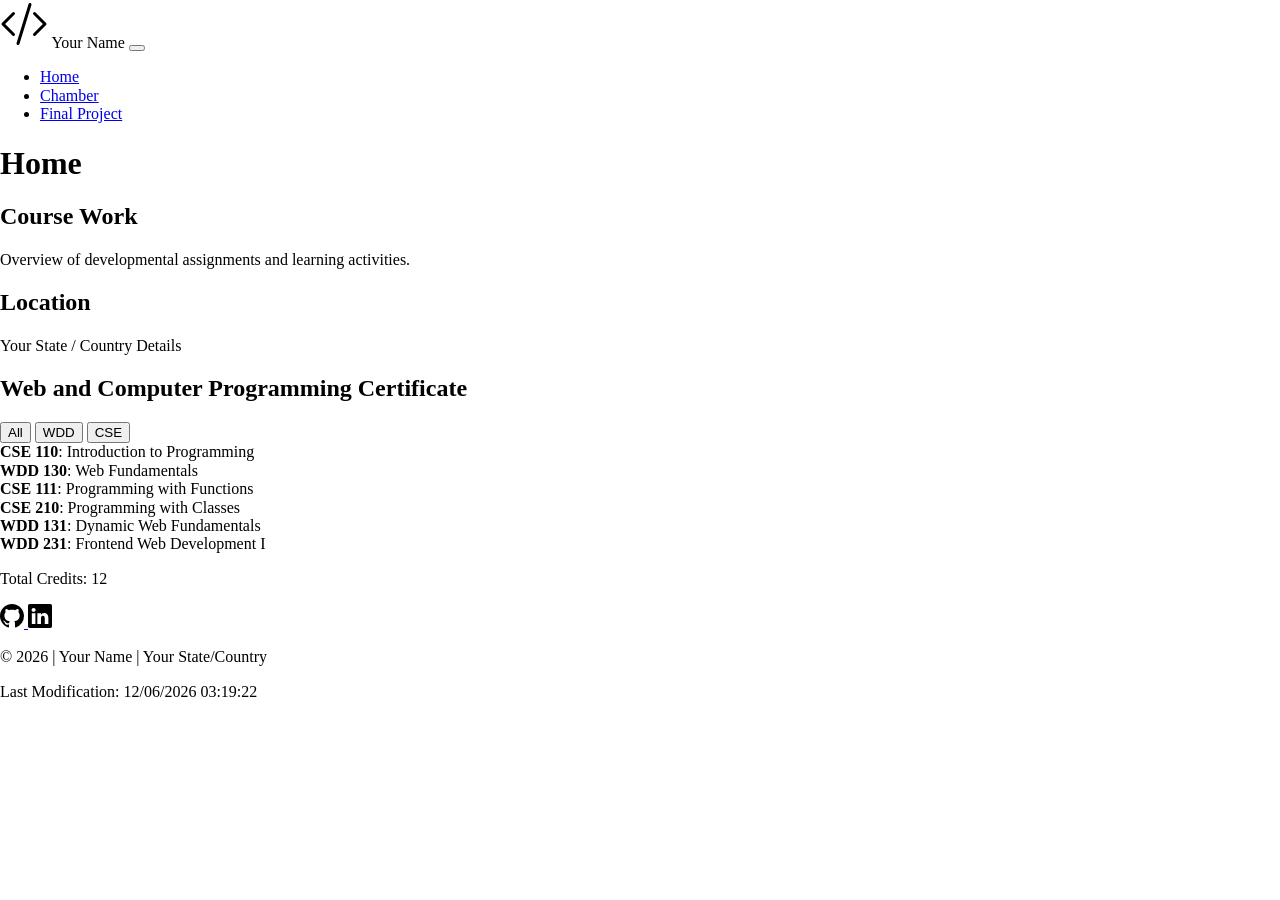
==== index.html @ 6861deda "Completado W01: Estructura HTML, CSS, JS e imágenes SVG" ====
<!DOCTYPE html>
<html lang="en">
<head>
    <meta charset="UTF-8">
    <meta name="viewport" content="width=device-width, initial-scale=1.0">
    <title>WDD 231 Course Home Page</title>
    <meta name="description" content="WDD 231 Web Frontend Development course home page showcasing dynamic content, course list filters, and dynamic layout.">
    <meta name="author" content="Your Name">

    <!-- Stylesheets -->
    <link rel="stylesheet" href="styles/normalize.css">
    <link rel="stylesheet" href="styles/small.css">
    <link rel="stylesheet" href="styles/larger.css">

    <!-- Scripts -->
    <script src="scripts/navigation.js" defer></script>
    <script src="scripts/dates.js" defer></script>
    <script src="scripts/course.js" defer></script>
</head>
<body>
    <header>
        <img src="images/logo.svg" alt="Site Logo" width="48" height="48">
        <span>Your Name</span>
        <button id="hamburger-btn" class="hamburger" aria-label="Toggle Navigation"></button>
    </header>

    <nav id="primary-nav" class="navigation">
        <ul>
            <li class="active"><a href="#">Home</a></li>
            <li><a href="#">Chamber</a></li>
            <li><a href="#">Final Project</a></li>
        </ul>
    </nav>

    <main>
        <h1>Home</h1>
        <div class="grid-container">
            <section class="card">
                <h2>Course Work</h2>
                <p>Overview of developmental assignments and learning activities.</p>
            </section>

            <section class="card">
                <h2>Location</h2>
                <p>Your State / Country Details</p>
            </section>

            <section class="card certificate-section">
                <h2>Web and Computer Programming Certificate</h2>
                <div class="filters">
                    <button id="all-btn">All</button>
                    <button id="wdd-btn">WDD</button>
                    <button id="cse-btn">CSE</button>
                </div>
                <div id="course-container" class="course-grid"></div>
                <p id="total-credits"></p>
            </section>
        </div>
    </main>

    <footer>
        <div class="social-links">
            <a href="https://github.com/your-username" target="_blank" rel="noopener">
                <img src="images/github-icon.svg" alt="GitHub Profile" width="24" height="24">
            </a>
            <a href="https://linkedin.com/in/your-username" target="_blank" rel="noopener">
                <img src="images/linkedin-icon.svg" alt="LinkedIn Profile" width="24" height="24">
            </a>
        </div>
        <p>&copy; <span id="currentyear"></span> | Your Name | Your State/Country</p>
        <p id="lastModified"></p>
    </footer>
</body>
</html>
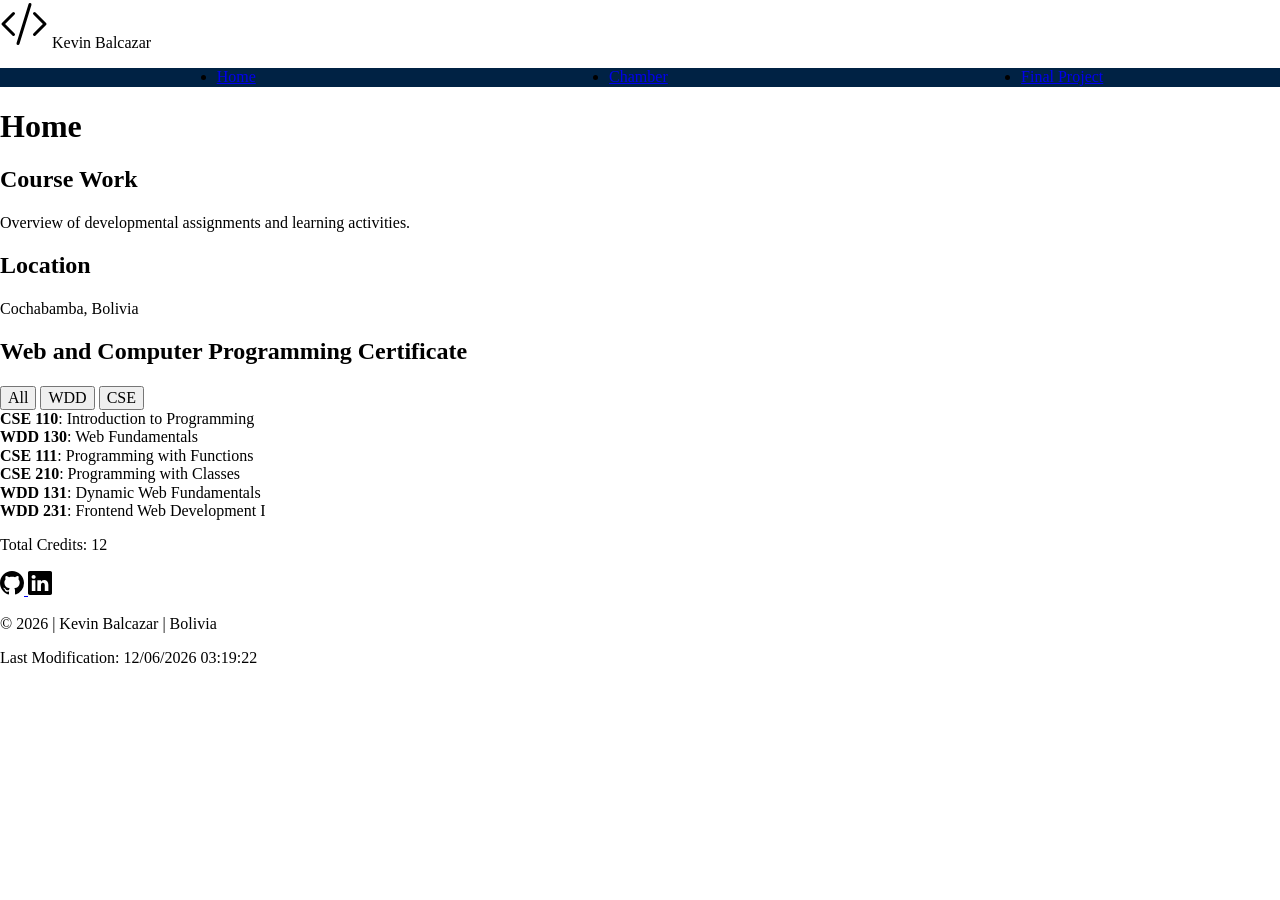
==== commit 27cf08c1: "Solucionados errores de CSS, Flexbox y Google Fonts" ====
--- a/index.html
+++ b/index.html
@@ -5,14 +5,19 @@
     <meta name="viewport" content="width=device-width, initial-scale=1.0">
     <title>WDD 231 Course Home Page</title>
     <meta name="description" content="WDD 231 Web Frontend Development course home page showcasing dynamic content, course list filters, and dynamic layout.">
-    <meta name="author" content="Your Name">
+    <meta name="author" content="Kevin Balcazar">
 
-    <!-- Stylesheets -->
+    <!-- Google Fonts API (Requerido por la auditoría) -->
+    <link rel="preconnect" href="https://fonts.googleapis.com">
+    <link rel="preconnect" href="https://fonts.gstatic.com" crossorigin>
+    <link href="https://fonts.googleapis.com/css2?family=Roboto:wght@400;700&display=swap" rel="stylesheet">
+
+    <!-- Hojas de Estilo CSS -->
     <link rel="stylesheet" href="styles/normalize.css">
     <link rel="stylesheet" href="styles/small.css">
     <link rel="stylesheet" href="styles/larger.css">
 
-    <!-- Scripts -->
+    <!-- Scripts de JavaScript (con atributo defer) -->
     <script src="scripts/navigation.js" defer></script>
     <script src="scripts/dates.js" defer></script>
     <script src="scripts/course.js" defer></script>
@@ -20,7 +25,7 @@
 <body>
     <header>
         <img src="images/logo.svg" alt="Site Logo" width="48" height="48">
-        <span>Your Name</span>
+        <span>Kevin Balcazar</span>
         <button id="hamburger-btn" class="hamburger" aria-label="Toggle Navigation"></button>
     </header>
 
@@ -42,7 +47,7 @@
 
             <section class="card">
                 <h2>Location</h2>
-                <p>Your State / Country Details</p>
+                <p>Cochabamba, Bolivia</p>
             </section>
 
             <section class="card certificate-section">
@@ -60,14 +65,14 @@
 
     <footer>
         <div class="social-links">
-            <a href="https://github.com/your-username" target="_blank" rel="noopener">
+            <a href="https://github.com/kevinnefi-bot" target="_blank" rel="noopener">
                 <img src="images/github-icon.svg" alt="GitHub Profile" width="24" height="24">
             </a>
-            <a href="https://linkedin.com/in/your-username" target="_blank" rel="noopener">
+            <a href="https://linkedin.com/" target="_blank" rel="noopener">
                 <img src="images/linkedin-icon.svg" alt="LinkedIn Profile" width="24" height="24">
             </a>
         </div>
-        <p>&copy; <span id="currentyear"></span> | Your Name | Your State/Country</p>
+        <p>&copy; <span id="currentyear"></span> | Kevin Balcazar | Bolivia</p>
         <p id="lastModified"></p>
     </footer>
 </body>
--- a/styles/larger.css
+++ b/styles/larger.css
@@ -0,0 +1,35 @@
+@media (min-width: 600px) {
+    /* Ocultar botón hamburguesa en escritorio */
+    #hamburger-btn {
+        display: none;
+    }
+
+    /* Menú de Navegación Horizontal usando Flexbox (display: flex) */
+    .navigation {
+        display: block !important;
+        background-color: #002244;
+    }
+
+    .navigation ul {
+        display: flex; /* Requisito obligatorio de Flexbox */
+        justify-content: space-around;
+        align-items: center;
+    }
+
+    .navigation li a {
+        border-bottom: none;
+    }
+
+    /* Estructura en Grid para Escritorio */
+    .grid-container {
+        grid-template-columns: repeat(2, 1fr);
+    }
+
+    .certificate-section {
+        grid-column: span 2;
+    }
+
+    .course-grid {
+        grid-template-columns: repeat(3, 1fr);
+    }
+}
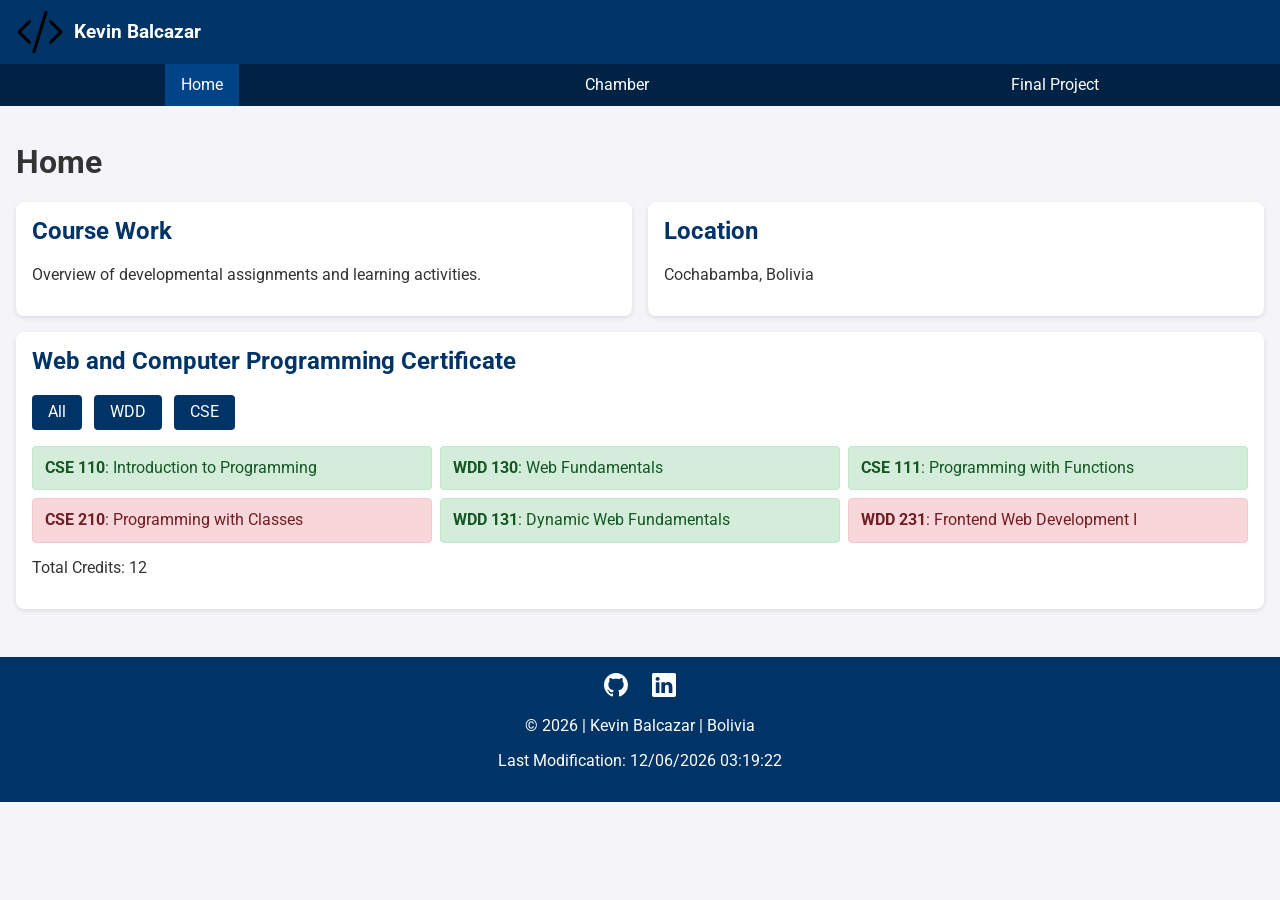
==== commit a6644455: "Actualizacion completa de archivos CSS, JS e HTML" ====
--- a/index.html
+++ b/index.html
@@ -7,7 +7,7 @@
     <meta name="description" content="WDD 231 Web Frontend Development course home page showcasing dynamic content, course list filters, and dynamic layout.">
     <meta name="author" content="Kevin Balcazar">
 
-    <!-- Google Fonts API (Requerido por la auditoría) -->
+    <!-- Google Fonts API -->
     <link rel="preconnect" href="https://fonts.googleapis.com">
     <link rel="preconnect" href="https://fonts.gstatic.com" crossorigin>
     <link href="https://fonts.googleapis.com/css2?family=Roboto:wght@400;700&display=swap" rel="stylesheet">
@@ -17,7 +17,7 @@
     <link rel="stylesheet" href="styles/small.css">
     <link rel="stylesheet" href="styles/larger.css">
 
-    <!-- Scripts de JavaScript (con atributo defer) -->
+    <!-- Scripts con atributo defer -->
     <script src="scripts/navigation.js" defer></script>
     <script src="scripts/dates.js" defer></script>
     <script src="scripts/course.js" defer></script>
--- a/styles/small.css
+++ b/styles/small.css
@@ -0,0 +1,155 @@
+body {
+    font-family: 'Roboto', sans-serif;
+    margin: 0;
+    padding: 0;
+    background-color: #f4f4f9;
+    color: #333333;
+}
+
+header {
+    display: grid;
+    grid-template-columns: 48px auto 44px;
+    align-items: center;
+    background-color: #003366;
+    color: #ffffff;
+    padding: 0.5rem 1rem;
+}
+
+header span {
+    font-size: 1.2rem;
+    font-weight: bold;
+    margin-left: 10px;
+}
+
+/* Botón Hamburguesa */
+.hamburger {
+    background: none;
+    border: none;
+    color: white;
+    font-size: 2rem;
+    cursor: pointer;
+}
+
+.hamburger::before {
+    content: "\2630";
+}
+
+.hamburger.show::before {
+    content: "\00D7";
+}
+
+/* Navegación Móvil */
+.navigation {
+    display: none;
+    background-color: #002244;
+}
+
+.navigation.show {
+    display: block;
+}
+
+.navigation ul {
+    list-style-type: none;
+    margin: 0;
+    padding: 0;
+}
+
+.navigation li a {
+    display: block;
+    padding: 0.75rem 1rem;
+    color: #ffffff;
+    text-decoration: none;
+    border-bottom: 1px solid #003366;
+}
+
+.navigation li.active a,
+.navigation li a:hover {
+    background-color: #004488;
+}
+
+/* Secciones y Tarjetas */
+main {
+    padding: 1rem;
+}
+
+.grid-container {
+    display: grid;
+    grid-template-columns: 1fr;
+    gap: 1rem;
+}
+
+.card {
+    background: #ffffff;
+    padding: 1rem;
+    border-radius: 8px;
+    box-shadow: 0 2px 5px rgba(0,0,0,0.1);
+}
+
+.card h2 {
+    margin-top: 0;
+    color: #003366;
+}
+
+/* Filtros y Tarjetas de Cursos */
+.filters {
+    margin-bottom: 1rem;
+}
+
+.filters button {
+    padding: 0.5rem 1rem;
+    margin-right: 0.5rem;
+    border: none;
+    background-color: #003366;
+    color: white;
+    border-radius: 4px;
+    cursor: pointer;
+}
+
+.filters button:hover {
+    background-color: #004488;
+}
+
+.course-grid {
+    display: grid;
+    grid-template-columns: 1fr;
+    gap: 0.5rem;
+}
+
+.course-card {
+    padding: 0.75rem;
+    border-radius: 4px;
+    border: 1px solid #cccccc;
+}
+
+.course-card.completed {
+    background-color: #d4edda;
+    border-color: #c3e6cb;
+    color: #155724;
+}
+
+.course-card.pending {
+    background-color: #f8d7da;
+    border-color: #f5c6cb;
+    color: #721c24;
+}
+
+/* Footer y Flexbox */
+footer {
+    background-color: #003366;
+    color: white;
+    text-align: center;
+    padding: 1rem;
+    margin-top: 2rem;
+}
+
+.social-links {
+    display: flex; /* Flexbox requerido */
+    justify-content: center;
+    align-items: center;
+    gap: 1.5rem;
+    margin-bottom: 0.5rem;
+}
+
+.social-links img {
+    filter: brightness(0) invert(1);
+}
--- a/styles/larger.css
+++ b/styles/larger.css
@@ -1,17 +1,15 @@
 @media (min-width: 600px) {
-    /* Ocultar botón hamburguesa en escritorio */
     #hamburger-btn {
         display: none;
     }
 
-    /* Menú de Navegación Horizontal usando Flexbox (display: flex) */
     .navigation {
         display: block !important;
         background-color: #002244;
     }
 
     .navigation ul {
-        display: flex; /* Requisito obligatorio de Flexbox */
+        display: flex; /* Flexbox para menú horizontal */
         justify-content: space-around;
         align-items: center;
     }
@@ -20,7 +18,6 @@
         border-bottom: none;
     }
 
-    /* Estructura en Grid para Escritorio */
     .grid-container {
         grid-template-columns: repeat(2, 1fr);
     }
